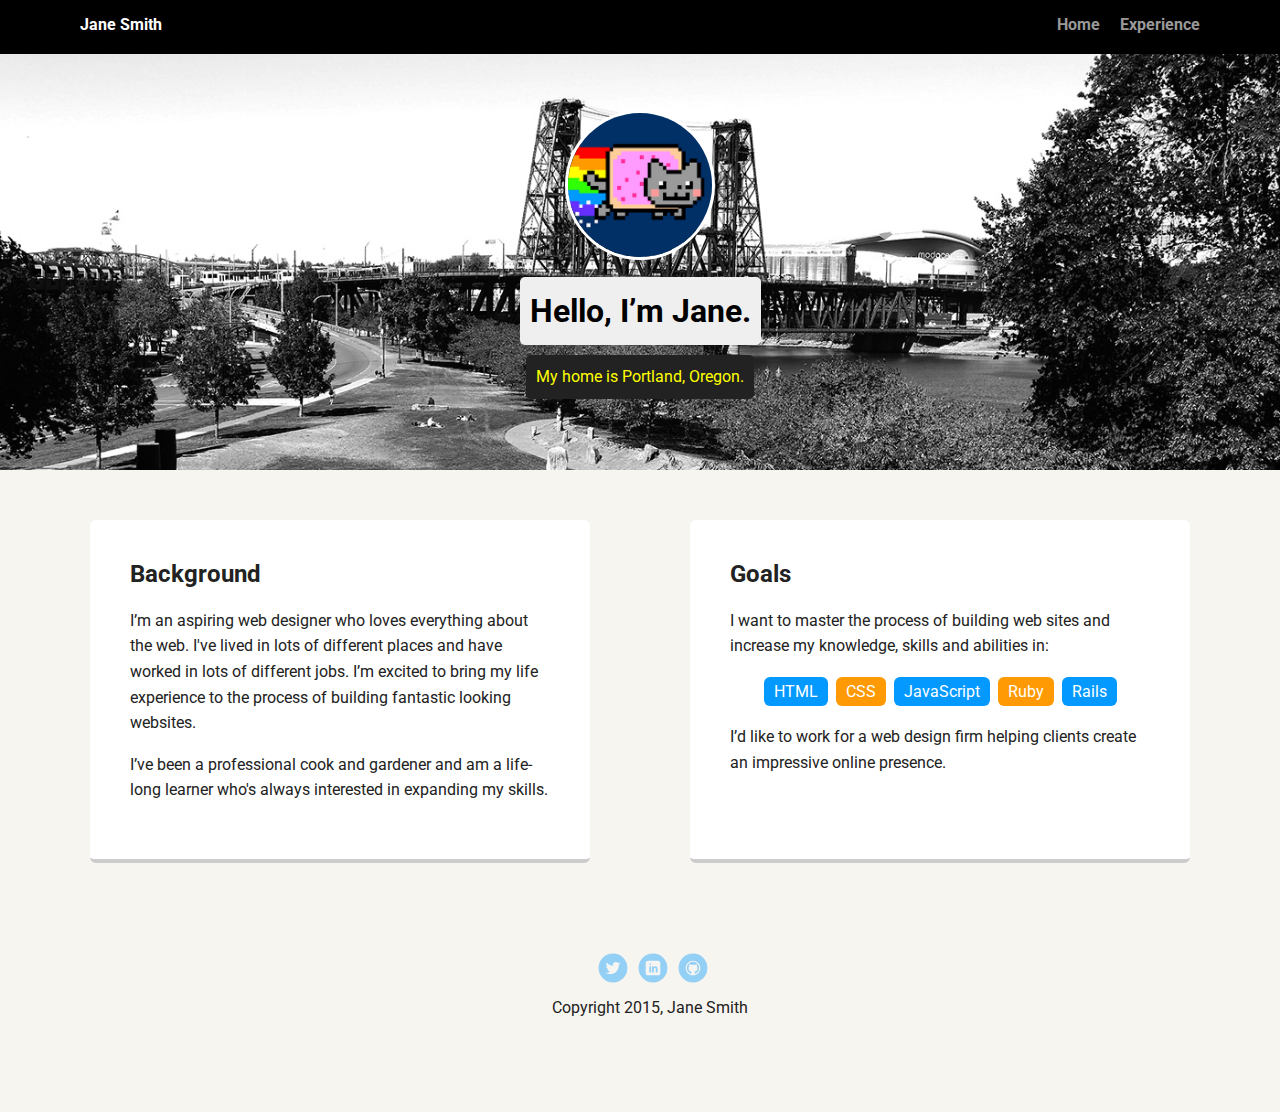
==== index.html @ 066f9c15 "Added pictures and prerequisite files" ====
<!doctype html>
<html lang="en">
<head>
  <meta charset="utf-8">
  <title>Jane Smith's Profile</title>
  <meta name="viewport" content="width=device-width, initial-scale=1.0">
  <link rel="stylesheet" href="styles.css">
  <link href="https://fonts.googleapis.com/css?family=Muli%7CRoboto:400,300,500,700,900" rel="stylesheet"></head>
  <body>

    <div class="main-nav">
        <ul class="nav">
          <li class="name">Jane Smith</li>
          <li><a href="#">Home</a></li>
          <li><a href="#">Experience</a></li>
        </ul>
    </div>

    <header>
      <img src="images/me.png" alt="Drawing of Jane Smith" class="profile-image">
      <h1 class="tag name">Hello, I’m Jane.</h1>
      <p class="tag location">My home is Portland, Oregon.</p>
    </header>

    <main class="flex">
      <div class="card">
        <h2>Background</h2>
        <p>I’m an aspiring web designer who loves everything about the web. I've lived in lots of different places and have worked in lots of different jobs. I’m excited to bring my life experience to the process of building fantastic looking websites.</p>
        <p>I’ve been a professional cook and gardener and am a life-long learner who's always interested in expanding my skills.</p>
      </div> 

      <div class="card">
        <h2>Goals</h2>
        <p>I want to master the process of building web sites and increase my knowledge, skills and abilities in:</p>
        <ul class="skills">
          <li>HTML</li>
          <li>CSS</li>
          <li>JavaScript</li>
          <li>Ruby</li>
          <li>Rails</li>
        </ul>
        <p>I’d like to work for a web design firm helping clients create an impressive online presence.</p>
      </div> 

    </main>
    <footer>
      <ul>
        <li><a href="#" class="social twitter">Twitter</a></li>
        <li><a href="#" class="social linkedin">LinkedIn</a></li>
        <li><a href="#" class="social github">Github</a></li>
      </ul>
      <p class="copyright">Copyright 2015, Jane Smith</p>
    </footer>
  </body>
  </html>
---- styles.css ----
/* Global Layout Set-up */
* { 
  box-sizing: border-box;
}
  
body {
  margin: 0;
  padding: 0;
  text-align: center;
  font-family: 'Roboto', sans-serif;
  color: #222;
  background: #f7f5f0;
}
/* Link Styles */

a {
  text-decoration: none;
  color: #999;
}
a:hover {
  color: #6633ff;
}

/* Section Styles */

.main-nav {
  width: 100%;
  background: black;
  min-height: 30px;
  padding: 10px;
  position: fixed;
  text-align: center;
}
.nav {
  display: flex;
  justify-content: space-around;
  font-weight: 700;
  list-style-type: none;
  margin: 0 auto;
  padding: 0;
}

.nav .name {
    display: block;
    margin-right: auto;
    color: white;
}
.nav li {
  padding: 5px 10px 10px 10px;
}
.nav a {
  transition: all .5s;
}
.nav a:hover {
  color: white
}

header {
  text-align: center;
  background: url('images/portland.jpg') no-repeat top center ;
  background-size: cover;
  overflow: hidden;
  padding-top: 60px;
}
header {
  line-height: 1.5;
}
header .profile-image {
  margin-top: 50px;
  width: 150px;
  height: 150px;
  border-radius: 50%;
  border: 3px solid white;
  transition: all .5s;
}
header .profile-image:hover {
  transform: scale(1.2) rotate(5deg);
}
.tag {
  background-color: #efefef;
  color: black;
  padding: 10px;
  border-radius: 5px;
  display: table;
  margin: 10px auto;
} 
.location {
  background-color: #222;
  color: yellow;
}
.card {
  margin: 30px;
  padding: 20px 40px 40px;
  max-width: 500px;
  text-align: left;
  background: #fff;
  border-bottom: 4px solid #ccc;
  border-radius: 6px;
  transition: all .5s;
}
.card:hover {
  border-color: #ff99ff;
}

ul.skills {
  padding: 0;
  text-align: center;
}

.skills li {
  border-radius: 6px;
  display: inline-block;
  background: #ff9904;
  color: white;
  padding: 5px 10px;
  margin: 2px;
}

.skills li:nth-child(odd) {
  background: #0399ff;
}

footer {
  width: 100%;
  min-height: 30px;
  padding: 20px 0 40px 20px;
}

footer .copyright {
  top: -8px;
  font-size: .75em;
}

footer ul {
  list-style-type: none;
  margin: 0;
  padding: 0;
}

footer ul li {
  display: inline-block;
}

a.social {
  display: inline-block;
  text-indent: -9999px;
  margin-left: 5px;
  width: 30px;
  height: 30px;
  background-size: 30px 30px;
  opacity: .4;
  transition: all .5s;
}
a.twitter {
  background-image: url(images/twitter.svg);
}
a.linkedin {
  background-image: url(images/linkedin.svg);
}
a.github {
  background-image: url(images/github.svg);
}
a.social:hover {
  opacity: 1;
}
.clearfix {
  clear: both;
}

/* Styles for larger screens */
@media screen and (min-width: 720px) {
  
  .flex {
      display: -ms-flexbox;      /* TWEENER - IE 10 */
      display: flex; 
      max-width: 1200px;
      -ms-flex-pack: distribute;
      justify-content: space-around;
      margin: 0 auto;
  }

  header {
    min-height: 470px;
  }

  .nav {
    max-width: 1200px;
    padding: 0 30px;
  }


  main {
    padding-top: 20px;
  }

  main p {
    line-height: 1.6em;
  }

  footer {
    font-size: 1.3em;
    max-width: 1200px;
    margin: 40px auto;
  }

}
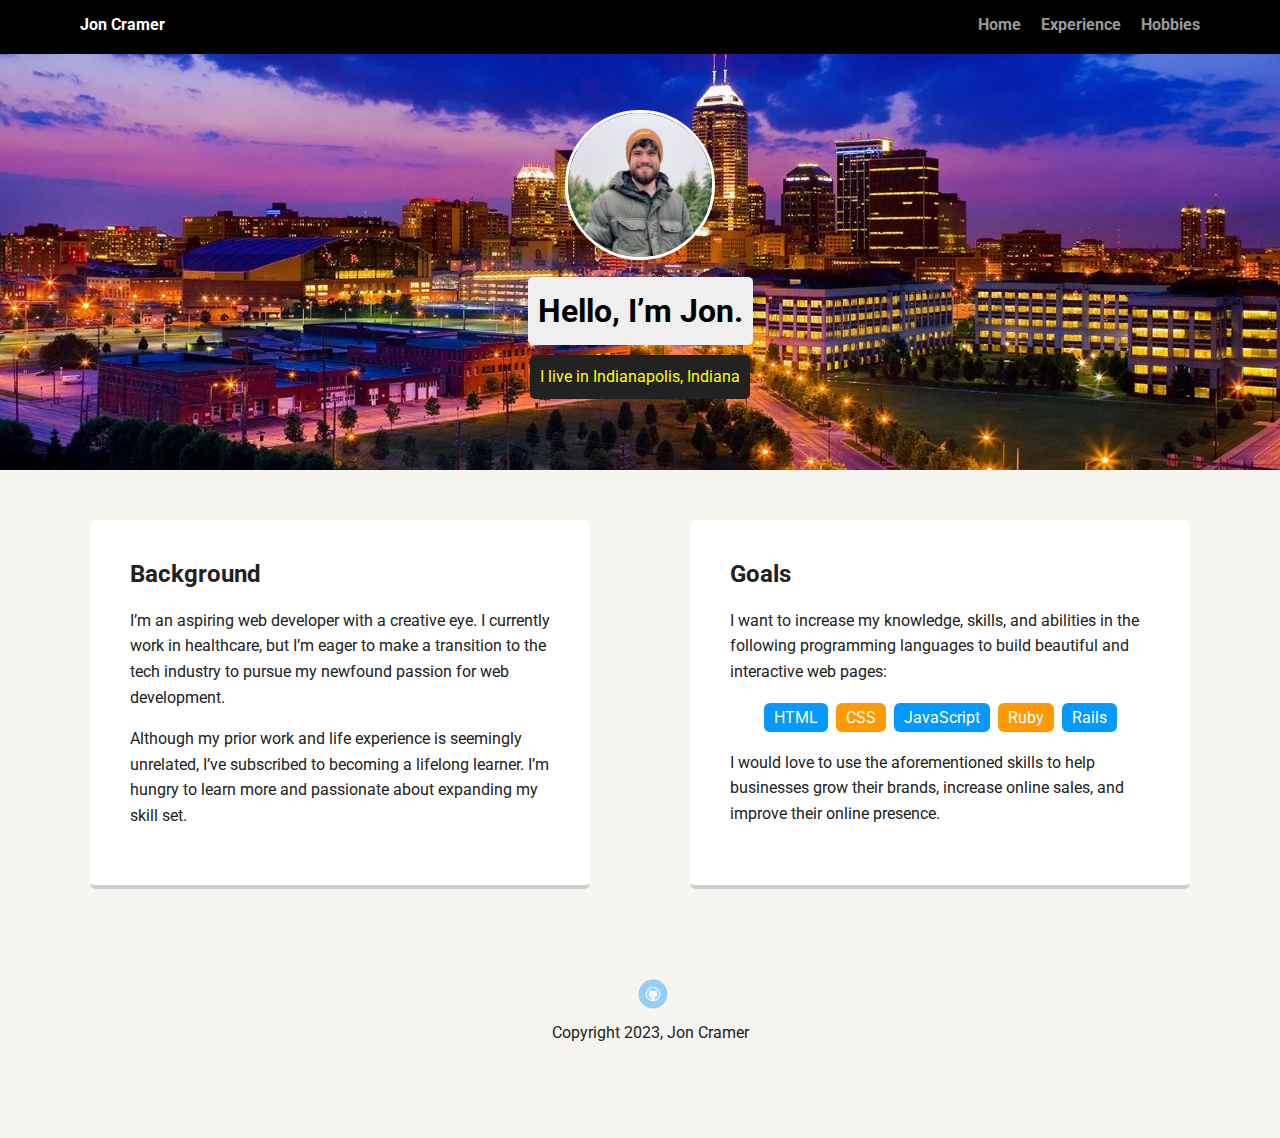
==== commit 96246b92: "Added content to main page" ====
--- a/index.html
+++ b/index.html
@@ -2,36 +2,38 @@
 <html lang="en">
 <head>
   <meta charset="utf-8">
-  <title>Jane Smith's Profile</title>
+  <title>Jon Cramer's Profile</title>
   <meta name="viewport" content="width=device-width, initial-scale=1.0">
   <link rel="stylesheet" href="styles.css">
-  <link href="https://fonts.googleapis.com/css?family=Muli%7CRoboto:400,300,500,700,900" rel="stylesheet"></head>
+  <link href="https://fonts.googleapis.com/css?family=Muli%7CRoboto:400,300,500,700,900" rel="stylesheet">
+</head>
   <body>
 
     <div class="main-nav">
         <ul class="nav">
-          <li class="name">Jane Smith</li>
-          <li><a href="#">Home</a></li>
-          <li><a href="#">Experience</a></li>
+          <li class="name">Jon Cramer</li>
+          <li><a href="index.html">Home</a></li>
+          <li><a href="experience.html">Experience</a></li>
+          <li><a href="#">Hobbies</a></li>
         </ul>
     </div>
 
     <header>
-      <img src="images/me.png" alt="Drawing of Jane Smith" class="profile-image">
-      <h1 class="tag name">Hello, I’m Jane.</h1>
-      <p class="tag location">My home is Portland, Oregon.</p>
+      <img src="images/jc_profile.jpg" alt="Picture of Jon Cramer" class="profile-image">
+      <h1 class="tag name">Hello, I’m Jon.</h1>
+      <p class="tag location">I live in Indianapolis, Indiana</p>
     </header>
 
     <main class="flex">
       <div class="card">
         <h2>Background</h2>
-        <p>I’m an aspiring web designer who loves everything about the web. I've lived in lots of different places and have worked in lots of different jobs. I’m excited to bring my life experience to the process of building fantastic looking websites.</p>
-        <p>I’ve been a professional cook and gardener and am a life-long learner who's always interested in expanding my skills.</p>
+        <p>I’m an aspiring web developer with a creative eye. I currently work in healthcare, but I’m eager to make a transition to the tech industry to pursue my newfound passion for web development. </p>
+        <p>Although my prior work and life experience is seemingly unrelated, I’ve subscribed to becoming a lifelong learner. I’m hungry to learn more and passionate about expanding my skill set.</p>
       </div> 
 
       <div class="card">
         <h2>Goals</h2>
-        <p>I want to master the process of building web sites and increase my knowledge, skills and abilities in:</p>
+        <p>I want to increase my knowledge, skills, and abilities in the following programming languages to build beautiful and interactive web pages:</p>
         <ul class="skills">
           <li>HTML</li>
           <li>CSS</li>
@@ -39,17 +41,15 @@
           <li>Ruby</li>
           <li>Rails</li>
         </ul>
-        <p>I’d like to work for a web design firm helping clients create an impressive online presence.</p>
+        <p>I would love to use the aforementioned skills to help businesses grow their brands, increase online sales, and improve their online presence. </p>
       </div> 
 
     </main>
     <footer>
       <ul>
-        <li><a href="#" class="social twitter">Twitter</a></li>
-        <li><a href="#" class="social linkedin">LinkedIn</a></li>
-        <li><a href="#" class="social github">Github</a></li>
+        <li><a href="https://github.com/jcramer96" class="social github" target="_blank">Github</a></li>
       </ul>
-      <p class="copyright">Copyright 2015, Jane Smith</p>
+      <p class="copyright">Copyright 2023, Jon Cramer</p>
     </footer>
   </body>
   </html>
--- a/styles.css
+++ b/styles.css
@@ -57,7 +57,7 @@
 
 header {
   text-align: center;
-  background: url('images/portland.jpg') no-repeat top center ;
+  background: url('images/indy-skyline.jpeg') no-repeat top center ;
   background-size: cover;
   overflow: hidden;
   padding-top: 60px;
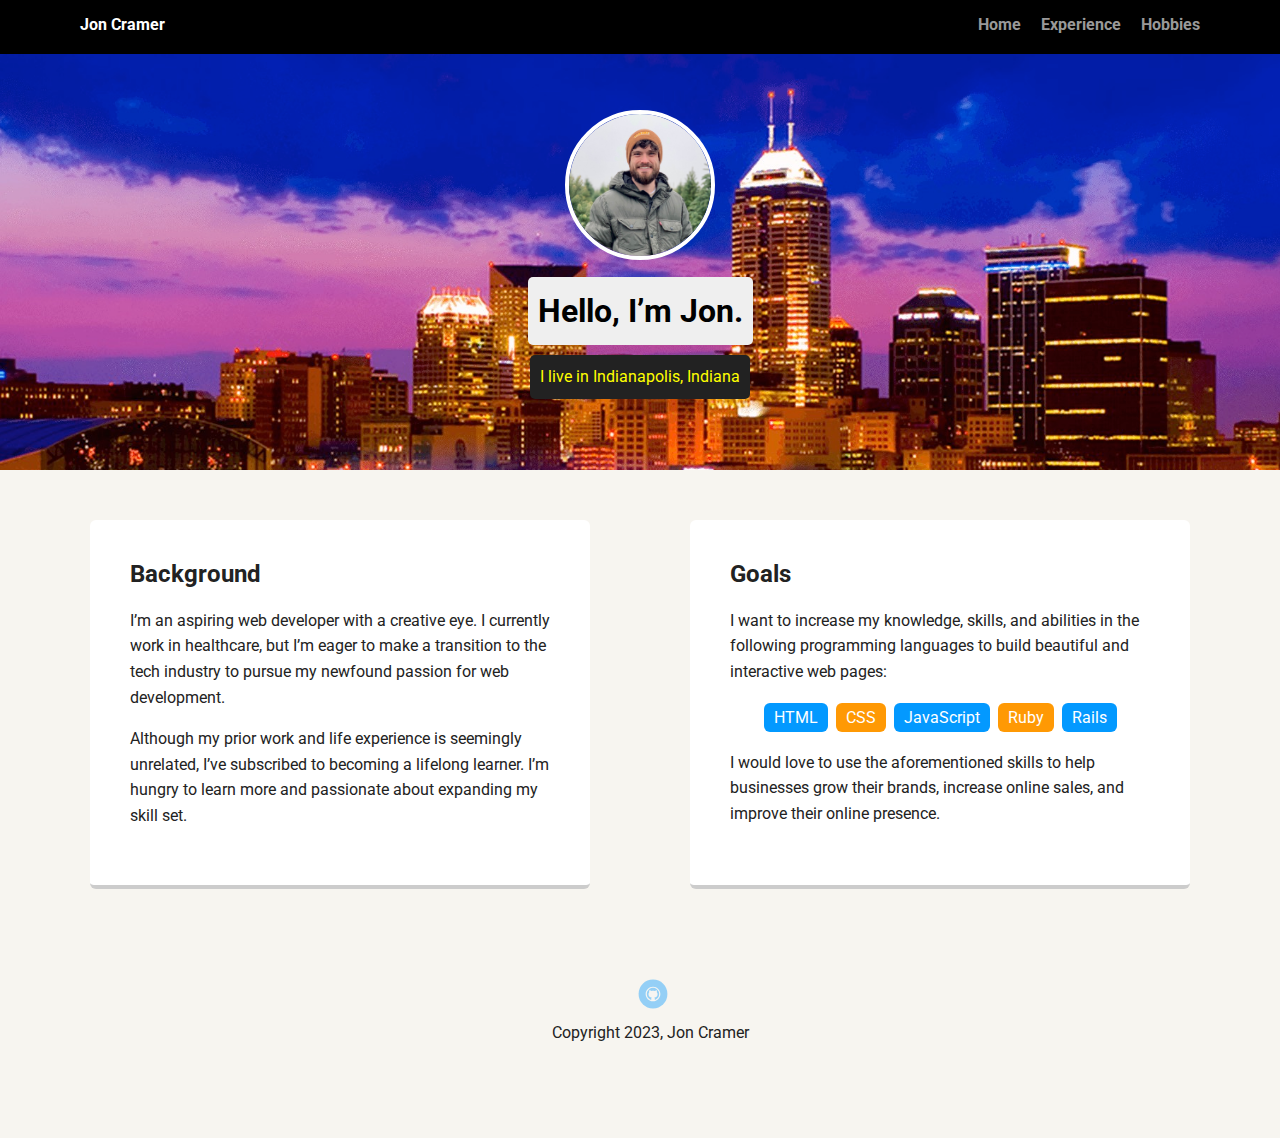
==== commit 443257ed: "Added pictures, updated HTML tags, and updated CSS" ====
--- a/index.html
+++ b/index.html
@@ -9,29 +9,29 @@
 </head>
   <body>
 
-    <div class="main-nav">
+    <nav> <!-- NAVIGATION -->
         <ul class="nav">
           <li class="name">Jon Cramer</li>
           <li><a href="index.html">Home</a></li>
           <li><a href="experience.html">Experience</a></li>
-          <li><a href="#">Hobbies</a></li>
+          <li><a href="hobbies.html">Hobbies</a></li>
         </ul>
-    </div>
+    </nav>
 
-    <header>
+    <header> <!-- PROFILE/BACKGROUND PIC & INTRODUCTION -->
       <img src="images/jc_profile.jpg" alt="Picture of Jon Cramer" class="profile-image">
       <h1 class="tag name">Hello, I’m Jon.</h1>
       <p class="tag location">I live in Indianapolis, Indiana</p>
     </header>
 
     <main class="flex">
-      <div class="card">
+      <section class="card"> <!-- BACKGROUND CARD -->
         <h2>Background</h2>
         <p>I’m an aspiring web developer with a creative eye. I currently work in healthcare, but I’m eager to make a transition to the tech industry to pursue my newfound passion for web development. </p>
         <p>Although my prior work and life experience is seemingly unrelated, I’ve subscribed to becoming a lifelong learner. I’m hungry to learn more and passionate about expanding my skill set.</p>
-      </div> 
+      </section> 
 
-      <div class="card">
+      <section class="card"> <!-- GOALS CARD -->
         <h2>Goals</h2>
         <p>I want to increase my knowledge, skills, and abilities in the following programming languages to build beautiful and interactive web pages:</p>
         <ul class="skills">
@@ -42,7 +42,7 @@
           <li>Rails</li>
         </ul>
         <p>I would love to use the aforementioned skills to help businesses grow their brands, increase online sales, and improve their online presence. </p>
-      </div> 
+      </section> 
 
     </main>
     <footer>
--- a/styles.css
+++ b/styles.css
@@ -23,7 +23,7 @@
 
 /* Section Styles */
 
-.main-nav {
+nav {
   width: 100%;
   background: black;
   min-height: 30px;
@@ -57,8 +57,9 @@
 
 header {
   text-align: center;
-  background: url('images/indy-skyline.jpeg') no-repeat top center ;
+  background: url('images/indy-skyline.jpg') no-repeat top center ;
   background-size: cover;
+  background-attachment: fixed;
   overflow: hidden;
   padding-top: 60px;
 }
@@ -70,11 +71,11 @@
   width: 150px;
   height: 150px;
   border-radius: 50%;
-  border: 3px solid white;
+  border: 4px solid white;
   transition: all .5s;
 }
 header .profile-image:hover {
-  transform: scale(1.2) rotate(5deg);
+  transform: scale(1.2) rotate(360deg);
 }
 .tag {
   background-color: #efefef;
@@ -84,6 +85,14 @@
   display: table;
   margin: 10px auto;
 } 
+.experience-title {
+  background-color: #efefef;
+  color: black;
+  padding: 10px;
+  border-radius: 5px;
+  display: table;
+  margin: 200px auto;
+}
 .location {
   background-color: #222;
   color: yellow;
@@ -151,12 +160,6 @@
   opacity: .4;
   transition: all .5s;
 }
-a.twitter {
-  background-image: url(images/twitter.svg);
-}
-a.linkedin {
-  background-image: url(images/linkedin.svg);
-}
 a.github {
   background-image: url(images/github.svg);
 }
@@ -165,6 +168,12 @@
 }
 .clearfix {
   clear: both;
+}
+.hobby-img {
+  max-width: 275px;
+}
+.hobby-link {
+  color: #0399ff;
 }
 
 /* Styles for larger screens */
